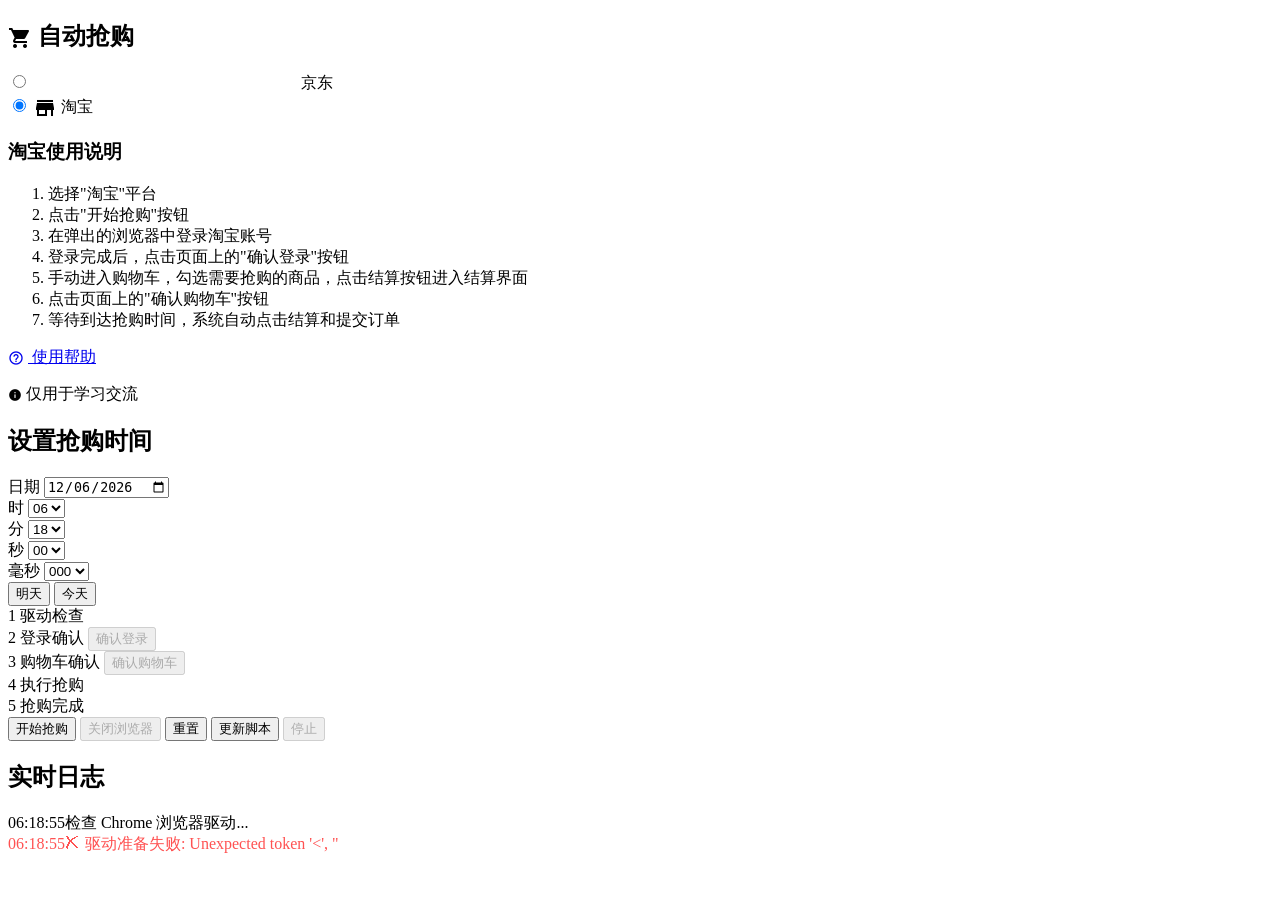
==== templates/index.html @ 4b6dba25 "feat: improve multi-instance log sync and add self-update action" ====
<!DOCTYPE html>
<html lang="zh-CN">
<head>
    <meta charset="UTF-8">
    <meta name="viewport" content="width=device-width, initial-scale=1.0">
    <title>自动抢购工具</title>
    <link rel="stylesheet" href="/static/css/style.css">
    <link href="https://fonts.googleapis.com/icon?family=Material+Icons" rel="stylesheet">
    <style>
        .material-icons {
            vertical-align: middle;
        }
    </style>
</head>
<body>
    <div class="app-container">
        <aside class="sidebar">
            <div class="sidebar-header">
                <h1>
                    <span class="material-icons">shopping_cart</span>
                    <span>自动抢购</span>
                </h1>
            </div>
            <nav class="sidebar-nav">
                <div class="nav-item">
                    <input type="radio" name="platform" value="jd" id="nav-jd" onchange="updatePlatform()">
                    <label for="nav-jd" class="nav-label">
                        <span class="nav-icon material-icons">inventory_2</span>
                        <span class="nav-text">京东</span>
                    </label>
                </div>
                <div class="nav-item">
                    <input type="radio" name="platform" value="tb" id="nav-tb" checked onchange="updatePlatform()">
                    <label for="nav-tb" class="nav-label">
                        <span class="nav-icon material-icons">store</span>
                        <span class="nav-text">淘宝</span>
                    </label>
                </div>
            </nav>
            <div class="sidebar-instructions" id="jdInstructions" style="display: none;">
                <h3>京东使用说明</h3>
                <ol>
                    <li>选择"京东"平台并设置抢购时间</li>
                    <li>点击"开始抢购"按钮</li>
                    <li>在弹出的浏览器中扫码登录京东账号</li>
                    <li>登录完成后，点击页面上的"确认登录"按钮</li>
                    <li>手动进入购物车，勾选需要抢购的商品</li>
                    <li>点击页面上的"确认购物车"按钮</li>
                    <li>等待到达抢购时间，系统自动提交订单</li>
                </ol>
            </div>
            <div class="sidebar-instructions" id="tbInstructions">
                <h3>淘宝使用说明</h3>
                <ol>
                    <li>选择"淘宝"平台</li>
                    <li>点击"开始抢购"按钮</li>
                    <li>在弹出的浏览器中登录淘宝账号</li>
                    <li>登录完成后，点击页面上的"确认登录"按钮</li>
                    <li>手动进入购物车，勾选需要抢购的商品，点击结算按钮进入结算界面</li>
                    <li>点击页面上的"确认购物车"按钮</li>
                    <li>等待到达抢购时间，系统自动点击结算和提交订单</li>
                </ol>
            </div>
            <div class="sidebar-footer">
                <a href="/help" class="footer-link">
                    <span class="material-icons" style="font-size: 16px; vertical-align: middle; margin-right: 4px;">help_outline</span>
                    使用帮助
                </a>
                <p class="footer-text">
                    <span class="material-icons" style="font-size: 14px; vertical-align: middle;">info</span>
                    仅用于学习交流
                </p>
            </div>
        </aside>

        <main class="main-content">
            <div class="content-wrapper">
                <section class="time-section" id="timeSection">
                    <div class="section-header">
                        <h2>设置抢购时间</h2>
                    </div>
                    <div class="time-inputs">
                        <div class="form-group">
                            <label for="targetDate">日期</label>
                            <input type="date" id="targetDate">
                        </div>
                        <div class="form-group">
                            <label for="targetHour">时</label>
                            <select id="targetHour"></select>
                        </div>
                        <div class="form-group">
                            <label for="targetMinute">分</label>
                            <select id="targetMinute"></select>
                        </div>
                        <div class="form-group">
                            <label for="targetSecond">秒</label>
                            <select id="targetSecond"></select>
                        </div>
                        <div class="form-group">
                            <label for="targetMicrosecond">毫秒</label>
                            <select id="targetMicrosecond">
                                <option value="0" selected>000</option>
                                <option value="100">100</option>
                                <option value="200">200</option>
                                <option value="300">300</option>
                                <option value="400">400</option>
                                <option value="500">500</option>
                                <option value="600">600</option>
                                <option value="700">700</option>
                                <option value="800">800</option>
                                <option value="900">900</option>
                            </select>
                        </div>
                    </div>
                    <div class="quick-select">
                        <button type="button" onclick="quickSelect(1)" class="btn btn-secondary">明天</button>
                        <button type="button" onclick="quickSelect(0)" class="btn btn-secondary">今天</button>
                    </div>
                </section>

                <section class="control-section">
                    <div class="progress-container">
                        <div class="progress-bar">
                            <div class="progress-fill" id="progressFill"></div>
                        </div>
                        <div class="progress-labels">
                            <div class="progress-step" id="step1">
                                <span class="step-number">1</span>
                                <span class="step-label">驱动检查</span>
                            </div>
                            <div class="progress-step" id="step2">
                                <span class="step-number">2</span>
                                <span class="step-label">登录确认</span>
                                <button class="step-confirm-btn" id="confirmLoginBtn" onclick="confirmStage('login')" disabled>确认登录</button>
                            </div>
                            <div class="progress-step" id="step3">
                                <span class="step-number">3</span>
                                <span class="step-label">购物车确认</span>
                                <button class="step-confirm-btn" id="confirmCartBtn" onclick="confirmStage('cart')" disabled>确认购物车</button>
                            </div>
                            <div class="progress-step" id="step4">
                                <span class="step-number">4</span>
                                <span class="step-label">执行抢购</span>
                            </div>
                            <div class="progress-step" id="step5">
                                <span class="step-number">5</span>
                                <span class="step-label">抢购完成</span>
                            </div>
                        </div>
                    </div>
                    <div class="action-buttons">
                        <button onclick="startTask()" class="btn btn-primary" id="startBtn">开始抢购</button>
                        <button onclick="closeBrowser()" class="btn btn-secondary" id="closeBrowserBtn" disabled>关闭浏览器</button>
                        <button onclick="resetTask()" class="btn btn-secondary" id="resetBtn">重置</button>
                        <button onclick="updateApp()" class="btn btn-secondary" id="updateBtn">更新脚本</button>
                        <button onclick="stopTask()" class="btn btn-danger" id="stopBtn" disabled>停止</button>
                    </div>
                </section>

                <section class="log-section">
                    <div class="log-header">
                        <h2>实时日志</h2>
                        <span id="status" class="status-badge"></span>
                    </div>
                    <div id="logContainer" class="log-container">
                        <div class="log-entry"><span class="log-time">--:--:--</span>等待开始...</div>
                    </div>
                </section>
            </div>
        </main>
    </div>

    <script>
        // 初始化时间选择器
        function initTimeSelectors() {
            // 设置默认日期和时间为当前时间
            const now = new Date();
            document.getElementById('targetDate').value = now.toISOString().split('T')[0];

            // 初始化小时并设置为当前小时
            const hourSelect = document.getElementById('targetHour');
            for (let i = 0; i < 24; i++) {
                const option = document.createElement('option');
                option.value = String(i).padStart(2, '0');
                option.text = String(i).padStart(2, '0');
                hourSelect.appendChild(option);
            }
            hourSelect.value = String(now.getHours()).padStart(2, '0');

            // 初始化分钟并设置为当前分钟
            const minuteSelect = document.getElementById('targetMinute');
            for (let i = 0; i < 60; i++) {
                const option = document.createElement('option');
                option.value = String(i).padStart(2, '0');
                option.text = String(i).padStart(2, '0');
                minuteSelect.appendChild(option);
            }
            minuteSelect.value = String(now.getMinutes()).padStart(2, '0');

            // 初始化秒并设置为当前秒数
            const secondSelect = document.getElementById('targetSecond');
            for (let i = 0; i < 60; i++) {
                const option = document.createElement('option');
                option.value = String(i).padStart(2, '0');
                option.text = String(i).padStart(2, '0');
                secondSelect.appendChild(option);
            }
            secondSelect.value = '00';
        }

        // 快速选择今天或明天
        function quickSelect(days) {
            const date = new Date();
            date.setDate(date.getDate() + days);
            document.getElementById('targetDate').value = date.toISOString().split('T')[0];
        }

        // 获取格式化的时间字符串
        function getFormattedTime() {
            const date = document.getElementById('targetDate').value;
            const hour = document.getElementById('targetHour').value;
            const minute = document.getElementById('targetMinute').value;
            const second = document.getElementById('targetSecond').value;
            const microsecond = document.getElementById('targetMicrosecond').value;

            if (!date) {
                alert('请选择日期');
                return null;
            }

            return `${date} ${hour}:${minute}:${second}.${microsecond}000`;
        }

        // 更新平台选择
        function updatePlatform() {
            const platform = document.querySelector('input[name="platform"]:checked').value;
            const jdInstructions = document.getElementById('jdInstructions');
            const tbInstructions = document.getElementById('tbInstructions');

            if (platform === 'jd') {
                jdInstructions.style.display = 'block';
                tbInstructions.style.display = 'none';
            } else if (platform === 'tb') {
                jdInstructions.style.display = 'none';
                tbInstructions.style.display = 'block';
            }
        }

        // 确认当前阶段
        async function confirmStage(stage) {
            if (!currentTaskId) {
                alert('请先开始抢购任务');
                return;
            }

            try {
                const response = await fetch(`/api/tasks/${currentTaskId}/confirm`, {
                    method: 'POST',
                    headers: {
                        'Content-Type': 'application/json'
                    },
                    body: JSON.stringify({ stage })
                });

                const data = await response.json();

                if (data.status === 'ok') {
                    // 更新按钮状态
                    if (stage === 'login') {
                        const confirmLoginBtn = document.getElementById('confirmLoginBtn');
                        if (confirmLoginBtn) {
                            confirmLoginBtn.disabled = true;
                            confirmLoginBtn.textContent = '已确认';
                        }
                    } else if (stage === 'cart') {
                        const confirmCartBtn = document.getElementById('confirmCartBtn');
                        if (confirmCartBtn) {
                            confirmCartBtn.disabled = true;
                            confirmCartBtn.textContent = '已确认';
                        }
                    }
                }
            } catch (error) {
                alert('确认失败：' + error.message);
            }
        }

        // 页面加载时初始化
        window.onload = function() {
            initTimeSelectors();
            updatePlatform();
            updateSteps(0);
        };

        function getCurrentTime() {
            const now = new Date();
            const hours = String(now.getHours()).padStart(2, '0');
            const minutes = String(now.getMinutes()).padStart(2, '0');
            const seconds = String(now.getSeconds()).padStart(2, '0');
            return `${hours}:${minutes}:${seconds}`;
        }
    </script>
    <script src="/static/js/seckill.js"></script>
</body>
</html>
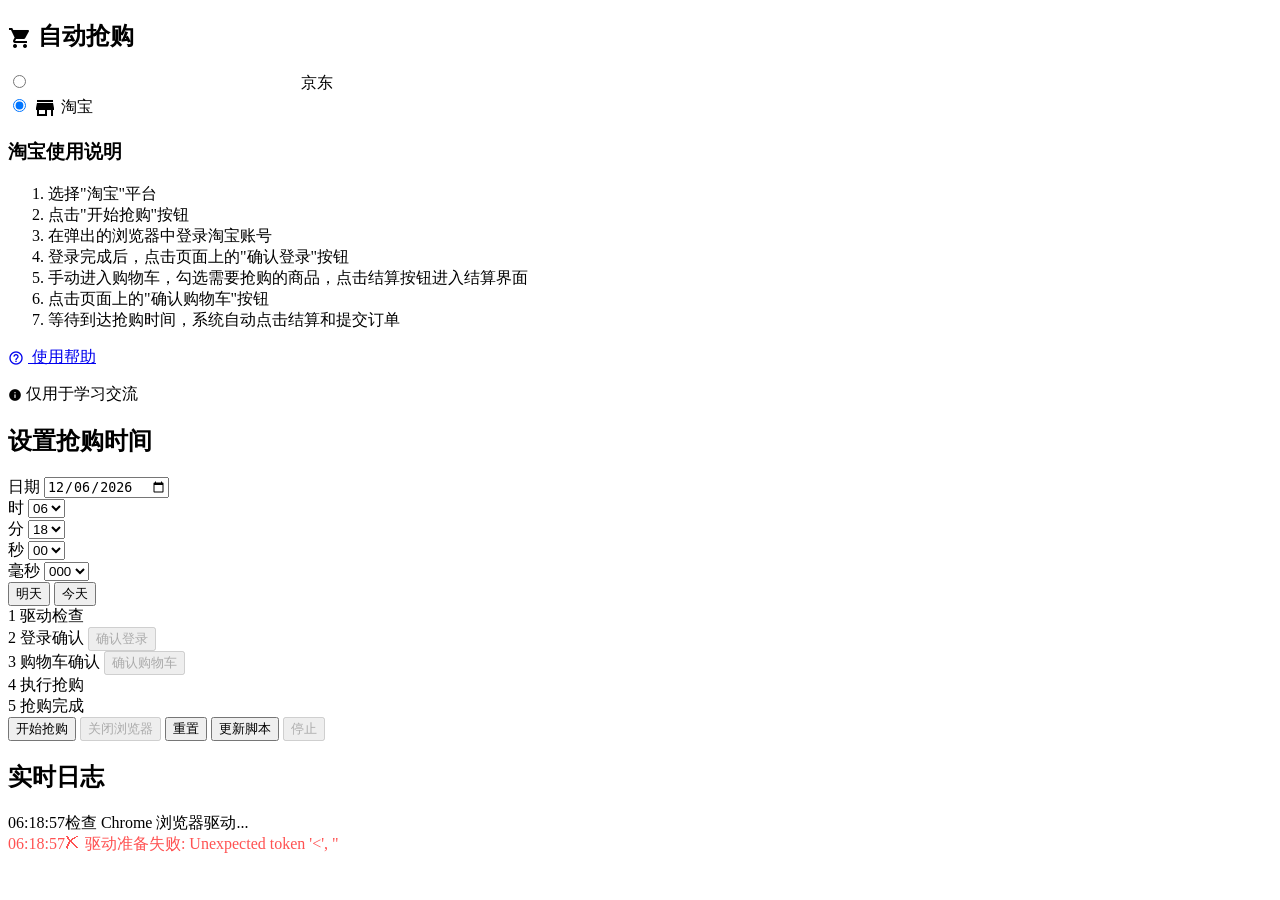
==== commit ed0713f7: "feat: allow editing target time until cart confirmation" ====
--- a/templates/index.html
+++ b/templates/index.html
@@ -265,6 +265,10 @@
                 const data = await response.json();
 
                 if (data.status === 'ok') {
+                    if (data.time_locked) {
+                        currentTimeLocked = true;
+                        disableTimeInputs(true);
+                    }
                     // 更新按钮状态
                     if (stage === 'login') {
                         const confirmLoginBtn = document.getElementById('confirmLoginBtn');
@@ -290,6 +294,12 @@
             initTimeSelectors();
             updatePlatform();
             updateSteps(0);
+            ['targetDate', 'targetHour', 'targetMinute', 'targetSecond', 'targetMicrosecond'].forEach(id => {
+                const el = document.getElementById(id);
+                if (el) {
+                    el.addEventListener('change', syncTargetTimeIfNeeded);
+                }
+            });
         };
 
         function getCurrentTime() {
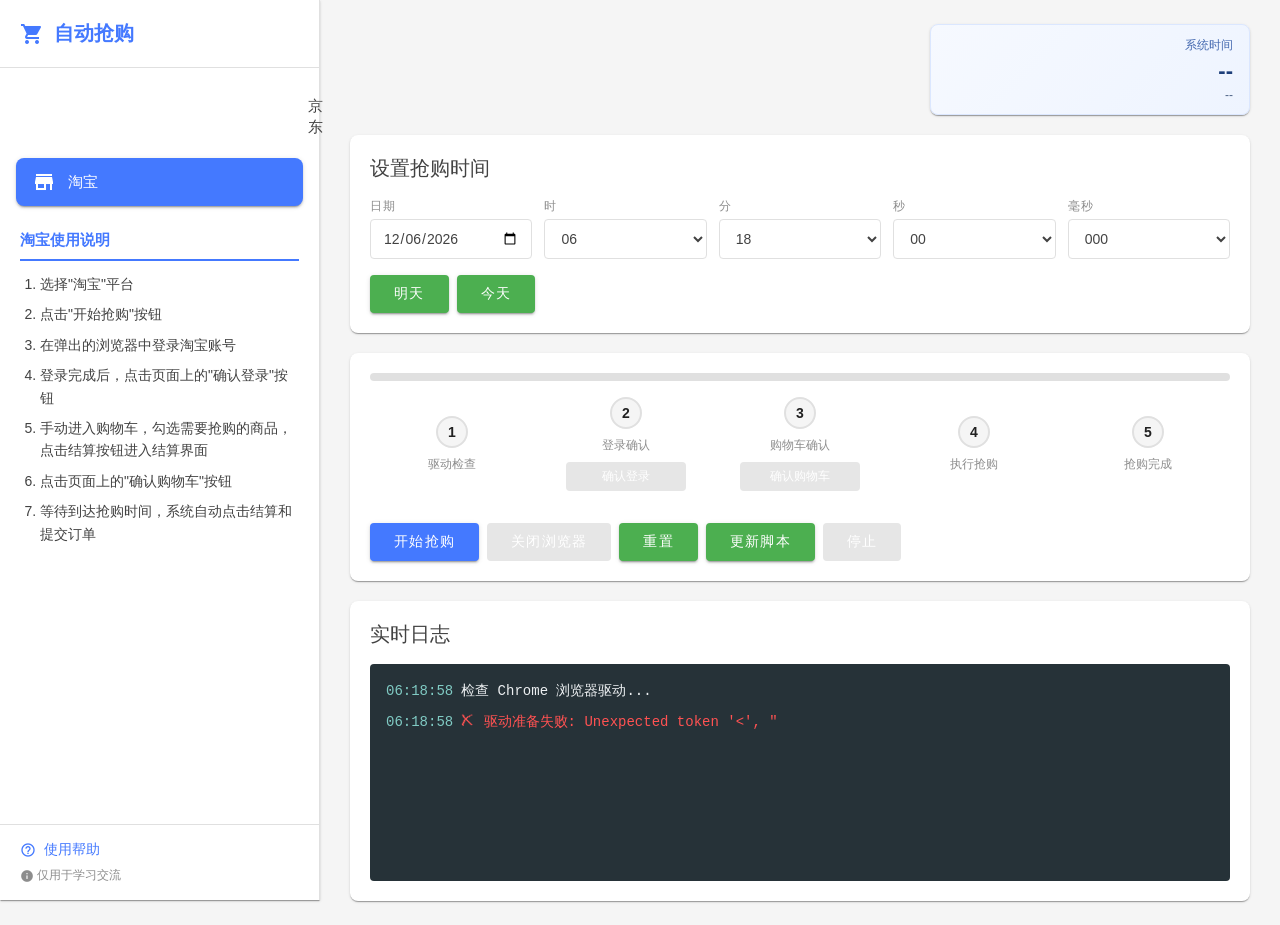
==== commit 373e33f2: "feat(ui): show server system time card on dashboard" ====
--- a/templates/index.html
+++ b/templates/index.html
@@ -75,6 +75,12 @@
 
         <main class="main-content">
             <div class="content-wrapper">
+                <div class="server-time-card" id="serverTimeCard">
+                    <div class="server-time-title">系统时间</div>
+                    <div class="server-time-value" id="serverSystemTime">--</div>
+                    <div class="server-time-sub" id="serverTimezone">--</div>
+                </div>
+
                 <section class="time-section" id="timeSection">
                     <div class="section-header">
                         <h2>设置抢购时间</h2>
--- a/static/css/style.css
+++ b/static/css/style.css
@@ -0,0 +1,673 @@
+* {
+    margin: 0;
+    padding: 0;
+    box-sizing: border-box;
+}
+
+:root {
+    --md-primary: #4479FF;
+    --md-primary-variant: #3358CC;
+    --md-primary-light: #7FA3FF;
+    --md-secondary: #4CAF50;
+    --md-secondary-variant: #388E3C;
+    --md-background: #F5F5F5;
+    --md-surface: #FFFFFF;
+    --md-error: #D32F2F;
+    --md-on-primary: #FFFFFF;
+    --md-on-secondary: #FFFFFF;
+    --md-on-background: #212121;
+    --md-on-surface: #424242;
+    --md-on-error: #FFFFFF;
+    --md-warning: #FFA000;
+    --border-color: #E0E0E0;
+    --shadow-1: 0 2px 1px -1px rgba(0,0,0,0.2), 0 1px 1px 0 rgba(0,0,0,0.14), 0 1px 3px 0 rgba(0,0,0,0.12);
+    --shadow-2: 0 3px 1px -2px rgba(0,0,0,0.2), 0 2px 2px 0 rgba(0,0,0,0.14), 0 1px 5px 0 rgba(0,0,0,0.12);
+    --shadow-4: 0 2px 4px -1px rgba(0,0,0,0.2), 0 4px 5px 0 rgba(0,0,0,0.14), 0 1px 10px 0 rgba(0,0,0,0.12);
+    --shadow-8: 0 5px 5px -3px rgba(0,0,0,0.2), 0 8px 10px 1px rgba(0,0,0,0.14), 0 3px 14px 2px rgba(0,0,0,0.12);
+    --shadow-16: 0 8px 10px -5px rgba(0,0,0,0.2), 0 16px 24px 2px rgba(0,0,0,0.14), 0 6px 30px 5px rgba(0,0,0,0.12);
+    --shadow-24: 0 11px 15px -7px rgba(0,0,0,0.2), 0 24px 38px 3px rgba(0,0,0,0.14), 0 9px 46px 8px rgba(0,0,0,0.12);
+}
+
+body {
+    font-family: 'Roboto', -apple-system, BlinkMacSystemFont, 'Segoe UI', Arial, sans-serif;
+    background: var(--md-background);
+    min-height: 100vh;
+    padding: 0;
+    color: var(--md-on-background);
+    -webkit-font-smoothing: antialiased;
+    -moz-osx-font-smoothing: grayscale;
+}
+
+.app-container {
+    display: flex;
+    min-height: 100vh;
+}
+
+/* 侧边栏 */
+.sidebar {
+    width: 320px;
+    background: var(--md-surface);
+    border-right: 1px solid var(--border-color);
+    display: flex;
+    flex-direction: column;
+    position: sticky;
+    top: 0;
+    height: 100vh;
+    box-shadow: var(--shadow-1);
+    flex-shrink: 0;
+}
+
+.sidebar-header {
+    padding: 20px;
+    border-bottom: 1px solid var(--border-color);
+}
+
+.sidebar-header h1 {
+    font-size: 1.25rem;
+    color: var(--md-primary);
+    margin-bottom: 0;
+    font-weight: 600;
+    display: flex;
+    align-items: center;
+    gap: 10px;
+}
+
+.sidebar-nav {
+    padding: 16px;
+}
+
+.nav-item {
+    position: relative;
+    margin-bottom: 8px;
+}
+
+.nav-item input[type="radio"] {
+    position: absolute;
+    opacity: 0;
+    width: 0;
+    height: 0;
+}
+
+.nav-label {
+    display: flex;
+    align-items: center;
+    gap: 12px;
+    padding: 12px 16px;
+    border-radius: 8px;
+    cursor: pointer;
+    transition: all 0.2s cubic-bezier(0.4, 0, 0.2, 1);
+    color: var(--md-on-surface);
+}
+
+.nav-label:hover {
+    background: rgba(68, 121, 255, 0.08);
+}
+
+.nav-icon {
+    font-size: 1.25rem;
+    color: var(--md-primary);
+}
+
+.nav-text {
+    font-size: 0.95rem;
+    font-weight: 500;
+}
+
+.nav-item input[type="radio"]:checked + .nav-label {
+    background: var(--md-primary);
+    color: var(--md-on-primary);
+    box-shadow: var(--shadow-2);
+}
+
+.nav-item input[type="radio"]:checked + .nav-label .nav-icon {
+    color: var(--md-on-primary);
+}
+
+.sidebar-instructions {
+    flex: 1;
+    padding: 0 20px 20px;
+    overflow-y: auto;
+}
+
+.sidebar-instructions h3 {
+    font-size: 0.95rem;
+    font-weight: 600;
+    color: var(--md-primary);
+    margin-bottom: 12px;
+    padding-bottom: 8px;
+    border-bottom: 2px solid var(--md-primary);
+}
+
+.sidebar-instructions ol {
+    margin: 0;
+    padding-left: 20px;
+}
+
+.sidebar-instructions li {
+    color: var(--md-on-surface);
+    font-size: 0.875rem;
+    line-height: 1.6;
+    margin-bottom: 8px;
+}
+
+.sidebar-footer {
+    padding: 16px 20px;
+    border-top: 1px solid var(--border-color);
+}
+
+.footer-link {
+    display: block;
+    color: var(--md-primary);
+    text-decoration: none;
+    font-size: 0.875rem;
+    font-weight: 500;
+    margin-bottom: 8px;
+    transition: color 0.2s ease;
+}
+
+.footer-link:hover {
+    color: var(--md-primary-variant);
+    text-decoration: underline;
+}
+
+.footer-text {
+    color: var(--md-on-surface);
+    opacity: 0.6;
+    font-size: 0.75rem;
+    margin-bottom: 0;
+}
+
+/* 主内容区 */
+.main-content {
+    flex: 1;
+    padding: 24px;
+    overflow-y: auto;
+}
+
+.content-wrapper {
+    max-width: 900px;
+    margin: 0 auto;
+    display: flex;
+    flex-direction: column;
+    gap: 20px;
+}
+
+section {
+    background: var(--md-surface);
+    border-radius: 8px;
+    padding: 20px;
+    box-shadow: var(--shadow-1);
+}
+
+.server-time-card {
+    margin-left: auto;
+    width: fit-content;
+    min-width: 320px;
+    padding: 12px 16px;
+    border-radius: 8px;
+    background: linear-gradient(135deg, #f6f9ff, #eef4ff);
+    border: 1px solid #dbe7ff;
+    box-shadow: var(--shadow-1);
+    text-align: right;
+}
+
+.server-time-title {
+    font-size: 12px;
+    color: #4469b0;
+    margin-bottom: 4px;
+}
+
+.server-time-value {
+    font-size: 22px;
+    font-weight: 700;
+    color: #1d3f7a;
+    line-height: 1.2;
+}
+
+.server-time-sub {
+    margin-top: 4px;
+    font-size: 12px;
+    color: #4f6488;
+}
+
+.section-header {
+    margin-bottom: 16px;
+}
+
+.section-header h2 {
+    font-size: 1.25rem;
+    font-weight: 500;
+    color: var(--md-on-surface);
+    margin-bottom: 0;
+}
+
+/* 时间选择区域 */
+.time-inputs {
+    display: flex;
+    gap: 12px;
+    flex-wrap: wrap;
+    margin-bottom: 16px;
+}
+
+.form-group {
+    flex: 1;
+    min-width: 80px;
+}
+
+.form-group label {
+    display: block;
+    font-size: 0.75rem;
+    font-weight: 500;
+    color: var(--md-on-surface);
+    margin-bottom: 4px;
+    text-transform: uppercase;
+    letter-spacing: 1.25px;
+    opacity: 0.6;
+}
+
+.form-group input,
+.form-group select {
+    width: 100%;
+    padding: 10px 12px;
+    border: 1px solid var(--border-color);
+    border-radius: 4px;
+    font-size: 0.875rem;
+    font-family: 'Roboto', sans-serif;
+    background: var(--md-surface);
+    color: var(--md-on-surface);
+    transition: all 0.3s cubic-bezier(0.4, 0, 0.2, 1);
+}
+
+.form-group input:focus,
+.form-group select:focus {
+    outline: none;
+    border-color: var(--md-primary);
+    box-shadow: 0 0 0 2px rgba(68, 121, 255, 0.12);
+}
+
+.form-group input:disabled,
+.form-group select:disabled {
+    opacity: 0.38;
+    cursor: not-allowed;
+}
+
+.quick-select {
+    display: flex;
+    gap: 8px;
+}
+
+/* 控制区域 */
+.control-section {
+    display: flex;
+    flex-direction: column;
+    gap: 16px;
+}
+
+/* 进度条样式 */
+.progress-container {
+    margin-bottom: 16px;
+}
+
+.progress-bar {
+    width: 100%;
+    height: 8px;
+    background: rgba(0, 0, 0, 0.12);
+    border-radius: 4px;
+    overflow: hidden;
+    margin-bottom: 12px;
+}
+
+.progress-fill {
+    height: 100%;
+    background: linear-gradient(90deg, var(--md-primary-light), var(--md-primary));
+    border-radius: 4px;
+    width: 0%;
+    transition: width 0.3s cubic-bezier(0.4, 0, 0.2, 1);
+}
+
+.progress-labels {
+    display: flex;
+    justify-content: space-between;
+    align-items: flex-start;
+    gap: 10px;
+    margin-top: 16px;
+}
+
+.progress-step {
+    display: flex;
+    flex-direction: column;
+    align-items: center;
+    flex: 1;
+    position: relative;
+}
+
+.step-number {
+    width: 32px;
+    height: 32px;
+    border-radius: 50%;
+    background: var(--md-background);
+    border: 2px solid var(--border-color);
+    display: flex;
+    align-items: center;
+    justify-content: center;
+    font-weight: 600;
+    font-size: 0.875rem;
+    margin-bottom: 8px;
+    transition: all 0.3s ease;
+}
+
+.progress-step.active .step-number {
+    background: var(--md-primary);
+    border-color: var(--md-primary);
+    color: var(--md-on-primary);
+    box-shadow: var(--shadow-2);
+}
+
+.step-label {
+    font-size: 0.75rem;
+    color: var(--md-on-surface);
+    opacity: 0.6;
+    text-align: center;
+    transition: opacity 0.3s ease;
+}
+
+.progress-step.active .step-label {
+    opacity: 1;
+    color: var(--md-primary);
+    font-weight: 500;
+}
+
+.step-confirm-btn {
+    margin-top: 8px;
+    padding: 6px 16px;
+    font-size: 0.75rem;
+    border-radius: 4px;
+    border: none;
+    background: var(--md-primary);
+    color: var(--md-on-primary);
+    cursor: pointer;
+    transition: all 0.3s ease;
+    box-shadow: var(--shadow-1);
+    width: 100%;
+    max-width: 120px;
+}
+
+.step-confirm-btn:hover:not(:disabled) {
+    background: var(--md-primary-variant);
+    box-shadow: var(--shadow-2);
+}
+
+.step-confirm-btn:disabled {
+    opacity: 0.38;
+    cursor: not-allowed;
+    box-shadow: none;
+    background: #BDBDBD !important;
+}
+
+/* 旧的进度标签样式保留（向后兼容） */
+.progress-label {
+    font-size: 0.75rem;
+    font-weight: 500;
+    color: var(--md-on-surface);
+    opacity: 0.6;
+    transition: opacity 0.3s ease;
+}
+
+.progress-label.active {
+    opacity: 1;
+    color: var(--md-primary);
+    font-weight: 600;
+}
+
+/* 按钮样式 */
+.action-buttons {
+    display: flex;
+    gap: 8px;
+    flex-wrap: wrap;
+}
+
+/* 5个步骤的进度条 */
+.progress-labels {
+    display: flex;
+    justify-content: space-between;
+    align-items: center;
+}
+
+.btn {
+    display: inline-block;
+    padding: 10px 24px;
+    border: none;
+    border-radius: 4px;
+    font-size: 0.875rem;
+    font-weight: 500;
+    cursor: pointer;
+    transition: all 0.3s cubic-bezier(0.4, 0, 0.2, 1);
+    text-decoration: none;
+    text-transform: uppercase;
+    letter-spacing: 1.25px;
+    font-family: 'Roboto', sans-serif;
+    box-shadow: var(--shadow-2);
+    position: relative;
+    overflow: hidden;
+}
+
+.btn::before {
+    content: '';
+    position: absolute;
+    top: 50%;
+    left: 50%;
+    width: 0;
+    height: 0;
+    border-radius: 50%;
+    background: rgba(255, 255, 255, 0.5);
+    transform: translate(-50%, -50%);
+    transition: width 0.6s, height 0.6s;
+}
+
+.btn:active::before {
+    width: 300px;
+    height: 300px;
+}
+
+.btn-primary {
+    background: var(--md-primary);
+    color: var(--md-on-primary);
+}
+
+.btn-primary:hover {
+    background: var(--md-primary-variant);
+    box-shadow: var(--shadow-4);
+}
+
+.btn-primary:active {
+    background: var(--md-primary-variant);
+    box-shadow: var(--shadow-8);
+}
+
+.btn-secondary {
+    background: var(--md-secondary);
+    color: var(--md-on-secondary);
+}
+
+.btn-secondary:hover {
+    background: var(--md-secondary-variant);
+    box-shadow: var(--shadow-4);
+}
+
+.btn-warning {
+    background: var(--md-warning);
+    color: var(--md-on-primary);
+}
+
+.btn-warning:hover {
+    box-shadow: var(--shadow-4);
+}
+
+.btn-danger {
+    background: var(--md-error);
+    color: var(--md-on-error);
+}
+
+.btn-danger:hover {
+    box-shadow: var(--shadow-4);
+}
+
+.btn:disabled {
+    opacity: 0.38;
+    cursor: not-allowed;
+    box-shadow: none;
+    background: #BDBDBD !important;
+}
+
+/* 日志区域 */
+.log-section {
+    flex: 1;
+    min-height: 300px;
+    display: flex;
+    flex-direction: column;
+}
+
+.log-header {
+    display: flex;
+    justify-content: space-between;
+    align-items: center;
+    margin-bottom: 16px;
+}
+
+.log-header h2 {
+    font-size: 1.25rem;
+    font-weight: 500;
+    color: var(--md-on-surface);
+}
+
+.status-badge {
+    padding: 4px 12px;
+    border-radius: 16px;
+    font-size: 0.75rem;
+    font-weight: 500;
+    text-transform: uppercase;
+    letter-spacing: 1.25px;
+}
+
+.status-pending {
+    background: #E0E0E0;
+    color: #616161;
+}
+
+.status-running {
+    background: var(--md-primary);
+    color: var(--md-on-primary);
+}
+
+.status-running {
+    background: var(--md-secondary);
+    color: var(--md-on-secondary);
+}
+
+.status-success {
+    background: var(--md-success);
+    color: white;
+}
+
+.status-failed,
+.status-error,
+.status-stopped {
+    background: var(--md-error);
+    color: white;
+}
+
+.log-container {
+    flex: 1;
+    background: #263238;
+    border-radius: 4px;
+    padding: 16px;
+    overflow-y: auto;
+    max-height: 400px;
+    font-family: 'Roboto Mono', 'Courier New', monospace;
+    font-size: 0.875rem;
+    line-height: 1.6;
+}
+
+.log-entry {
+    margin-bottom: 8px;
+    color: #ECEFF1;
+    word-wrap: break-word;
+}
+
+.log-time {
+    color: #80CBC4;
+    font-weight: 500;
+    margin-right: 8px;
+}
+
+/* 滚动条样式 */
+::-webkit-scrollbar {
+    width: 12px;
+}
+
+::-webkit-scrollbar-track {
+    background: #F1F1F1;
+}
+
+::-webkit-scrollbar-thumb {
+    background: #BDBDBD;
+    border-radius: 6px;
+}
+
+::-webkit-scrollbar-thumb:hover {
+    background: #9E9E9E;
+}
+
+.sidebar-instructions::-webkit-scrollbar-track,
+.log-container::-webkit-scrollbar-track {
+    background: #37474F;
+}
+
+.sidebar-instructions::-webkit-scrollbar-thumb,
+.log-container::-webkit-scrollbar-thumb {
+    background: #546E7A;
+}
+
+.sidebar-instructions::-webkit-scrollbar-thumb:hover,
+.log-container::-webkit-scrollbar-thumb:hover {
+    background: #78909C;
+}
+
+/* 响应式设计 */
+@media (max-width: 768px) {
+    .app-container {
+        flex-direction: column;
+    }
+
+    .sidebar {
+        width: 100%;
+        height: auto;
+        position: relative;
+        border-right: none;
+        border-bottom: 1px solid var(--border-color);
+    }
+
+    .sidebar-instructions {
+        max-height: 200px;
+    }
+
+    .main-content {
+        padding: 16px;
+    }
+
+    .content-wrapper {
+        gap: 16px;
+    }
+
+    .time-inputs {
+        flex-direction: column;
+    }
+
+    .action-buttons {
+        flex-direction: column;
+    }
+
+    .btn {
+        width: 100%;
+    }
+}
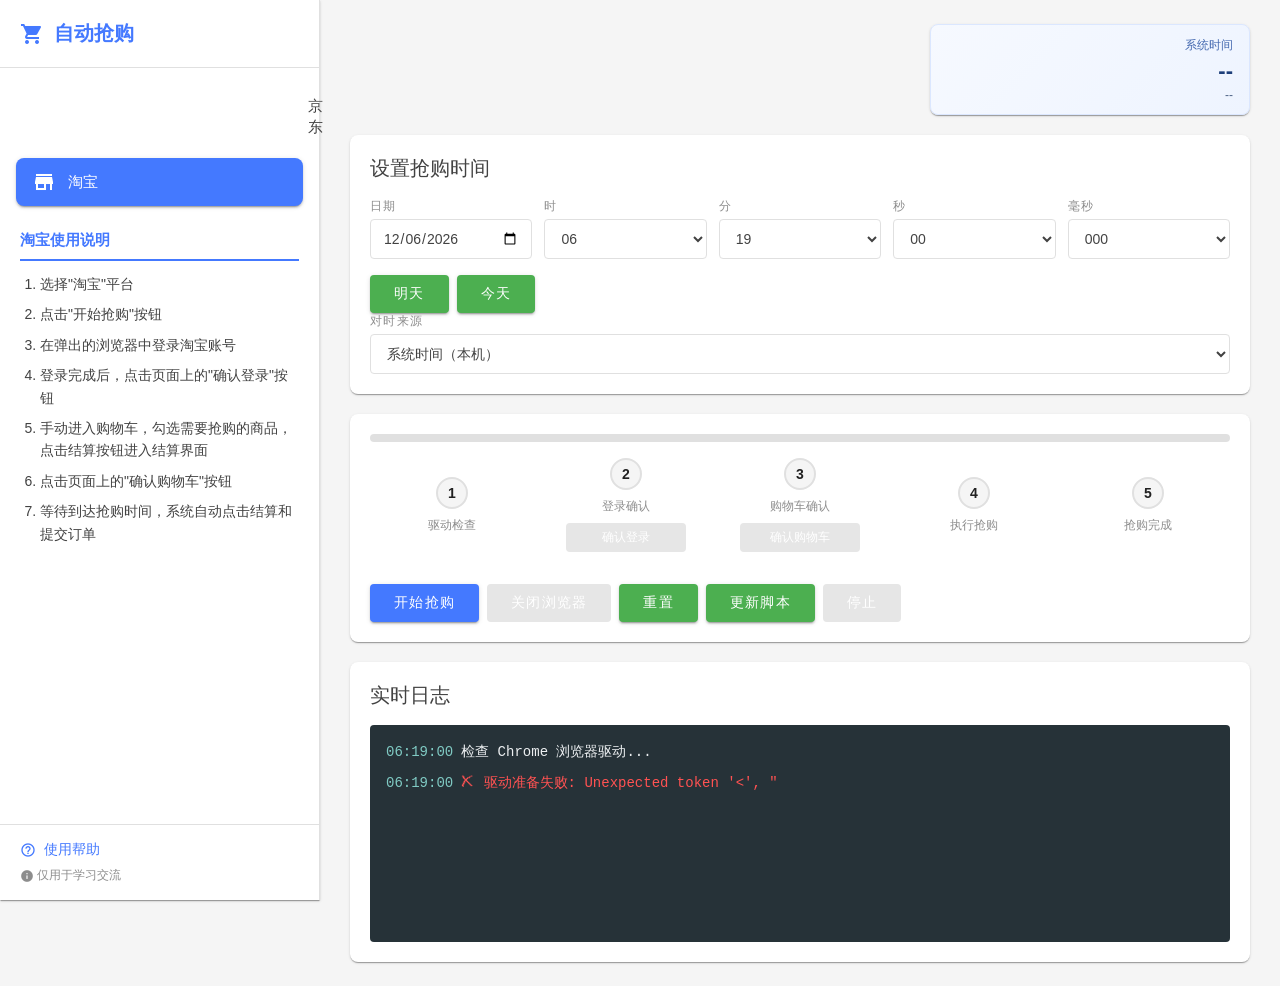
==== commit 00ab980d: "feat(time): selectable syiban/system timing for seckill" ====
--- a/templates/index.html
+++ b/templates/index.html
@@ -122,6 +122,14 @@
                         <button type="button" onclick="quickSelect(1)" class="btn btn-secondary">明天</button>
                         <button type="button" onclick="quickSelect(0)" class="btn btn-secondary">今天</button>
                     </div>
+
+                    <div class="form-group time-source-group">
+                        <label for="timeSource">对时来源</label>
+                        <select id="timeSource">
+                            <option value="system" selected>系统时间（本机）</option>
+                            <option value="syiban_taobao">syiban淘宝时间（http://time.syiban.com/t-taobao.php）</option>
+                        </select>
+                    </div>
                 </section>
 
                 <section class="control-section">
@@ -300,7 +308,7 @@
             initTimeSelectors();
             updatePlatform();
             updateSteps(0);
-            ['targetDate', 'targetHour', 'targetMinute', 'targetSecond', 'targetMicrosecond'].forEach(id => {
+            ['targetDate', 'targetHour', 'targetMinute', 'targetSecond', 'targetMicrosecond', 'timeSource'].forEach(id => {
                 const el = document.getElementById(id);
                 if (el) {
                     el.addEventListener('change', syncTargetTimeIfNeeded);
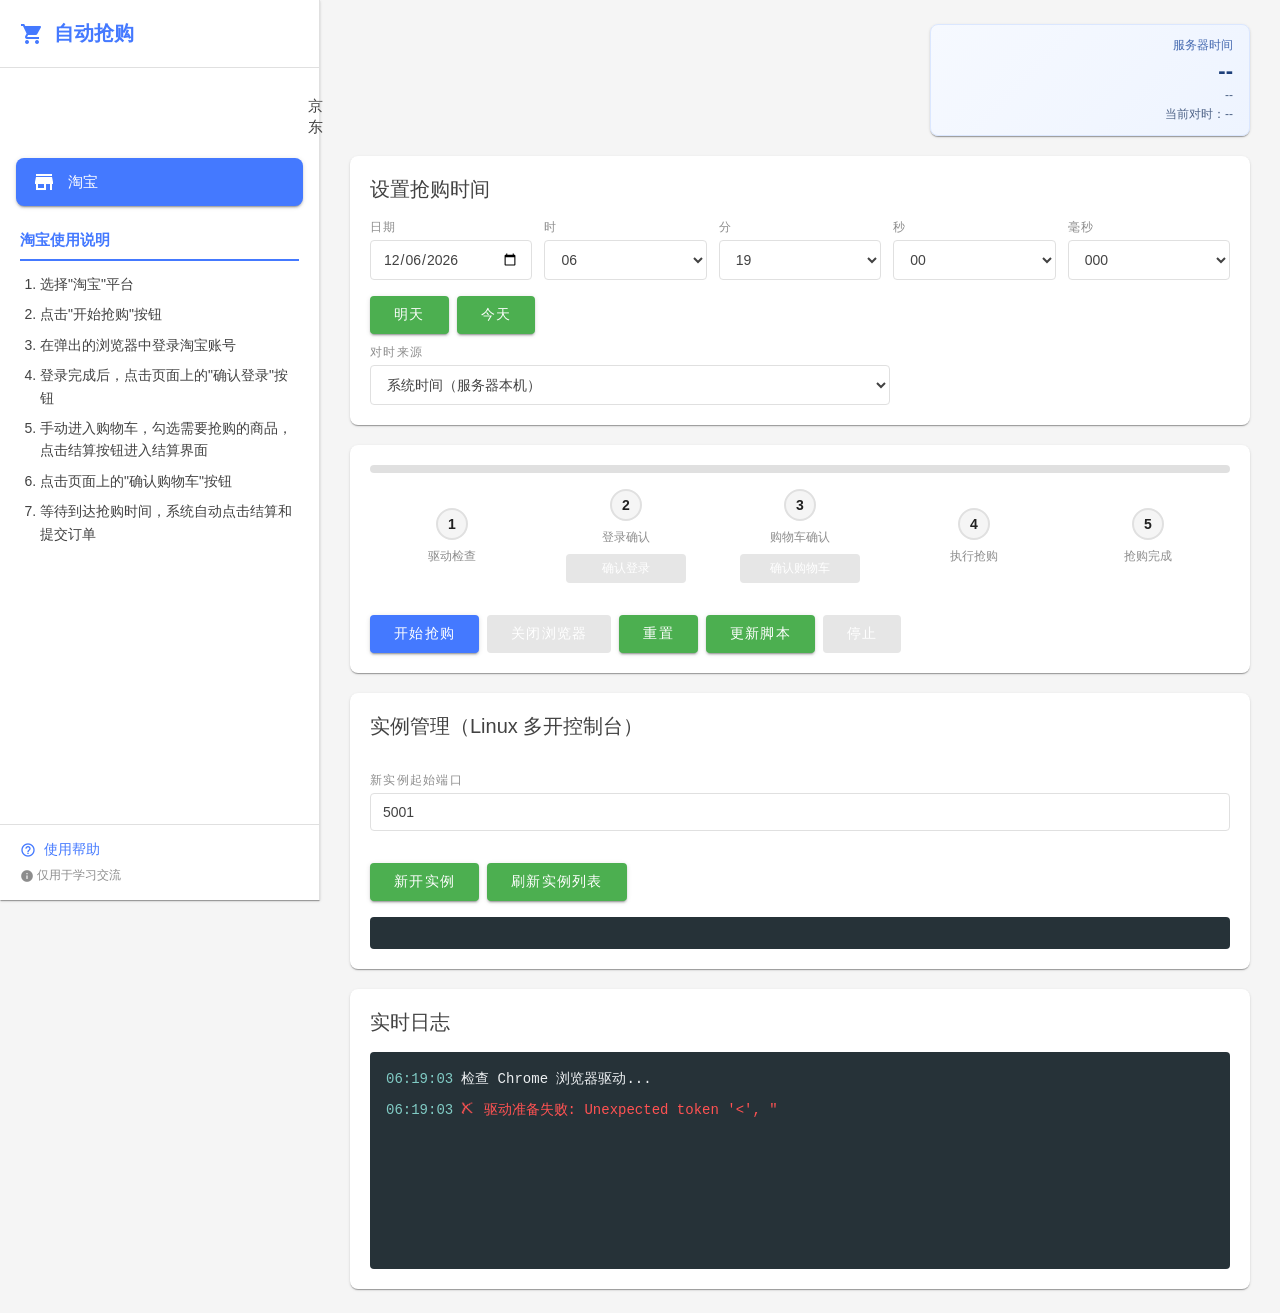
==== commit 28b3c1f7: "sync: align AutoBuy timing UX/logic with Linux-Autobuy" ====
--- a/templates/index.html
+++ b/templates/index.html
@@ -76,9 +76,10 @@
         <main class="main-content">
             <div class="content-wrapper">
                 <div class="server-time-card" id="serverTimeCard">
-                    <div class="server-time-title">系统时间</div>
+                    <div class="server-time-title">服务器时间</div>
                     <div class="server-time-value" id="serverSystemTime">--</div>
                     <div class="server-time-sub" id="serverTimezone">--</div>
+                    <div class="server-time-source" id="selectedTimeNow">当前对时：--</div>
                 </div>
 
                 <section class="time-section" id="timeSection">
@@ -126,7 +127,7 @@
                     <div class="form-group time-source-group">
                         <label for="timeSource">对时来源</label>
                         <select id="timeSource">
-                            <option value="system" selected>系统时间（本机）</option>
+                            <option value="system" selected>系统时间（服务器本机）</option>
                             <option value="syiban_taobao">syiban淘宝时间（http://time.syiban.com/t-taobao.php）</option>
                         </select>
                     </div>
@@ -169,6 +170,23 @@
                         <button onclick="updateApp()" class="btn btn-secondary" id="updateBtn">更新脚本</button>
                         <button onclick="stopTask()" class="btn btn-danger" id="stopBtn" disabled>停止</button>
                     </div>
+                </section>
+
+                <section class="control-section">
+                    <div class="section-header">
+                        <h2>实例管理（Linux 多开控制台）</h2>
+                    </div>
+                    <div class="time-inputs">
+                        <div class="form-group">
+                            <label for="instancePort">新实例起始端口</label>
+                            <input type="number" id="instancePort" value="5001" min="1024">
+                        </div>
+                    </div>
+                    <div class="action-buttons">
+                        <button onclick="createInstance()" class="btn btn-secondary" id="createInstanceBtn">新开实例</button>
+                        <button onclick="refreshInstances()" class="btn btn-secondary">刷新实例列表</button>
+                    </div>
+                    <div id="instanceList" class="log-container" style="max-height: 220px;"></div>
                 </section>
 
                 <section class="log-section">
--- a/static/css/style.css
+++ b/static/css/style.css
@@ -224,10 +224,16 @@
     line-height: 1.2;
 }
 
-.server-time-sub {
+.server-time-sub,
+.server-time-source {
     margin-top: 4px;
     font-size: 12px;
     color: #4f6488;
+}
+
+.time-source-group {
+    margin-top: 10px;
+    max-width: 520px;
 }
 
 .section-header {
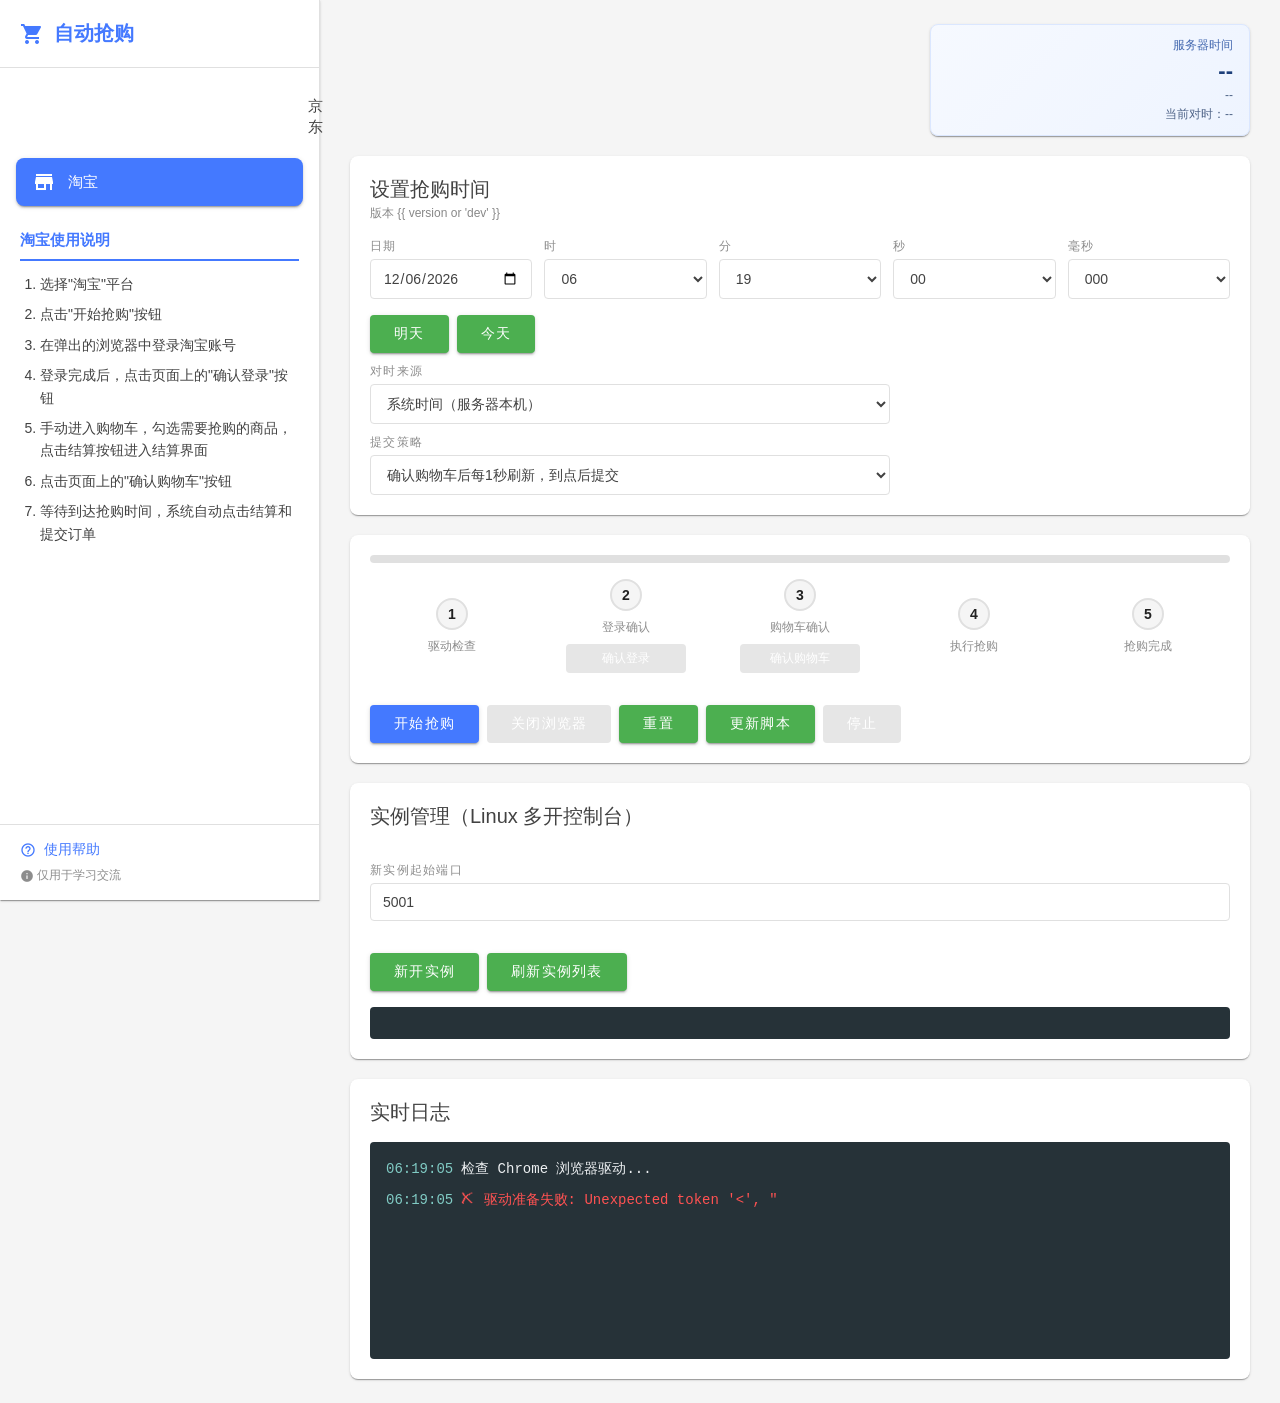
==== commit 824d2d2d: "feat: add selectable submit strategies and UI version display (F0.0.17)" ====
--- a/templates/index.html
+++ b/templates/index.html
@@ -85,6 +85,7 @@
                 <section class="time-section" id="timeSection">
                     <div class="section-header">
                         <h2>设置抢购时间</h2>
+                        <span style="font-size:12px;color:#888;">版本 {{ version or 'dev' }}</span>
                     </div>
                     <div class="time-inputs">
                         <div class="form-group">
@@ -129,6 +130,13 @@
                         <select id="timeSource">
                             <option value="system" selected>系统时间（服务器本机）</option>
                             <option value="syiban_taobao">syiban淘宝时间（http://time.syiban.com/t-taobao.php）</option>
+                        </select>
+                    </div>
+                    <div class="form-group time-source-group">
+                        <label for="submitMode">提交策略</label>
+                        <select id="submitMode">
+                            <option value="refresh_then_submit" selected>确认购物车后每1秒刷新，到点后提交</option>
+                            <option value="burst_submit">到点后连续多次点击提交</option>
                         </select>
                     </div>
                 </section>
